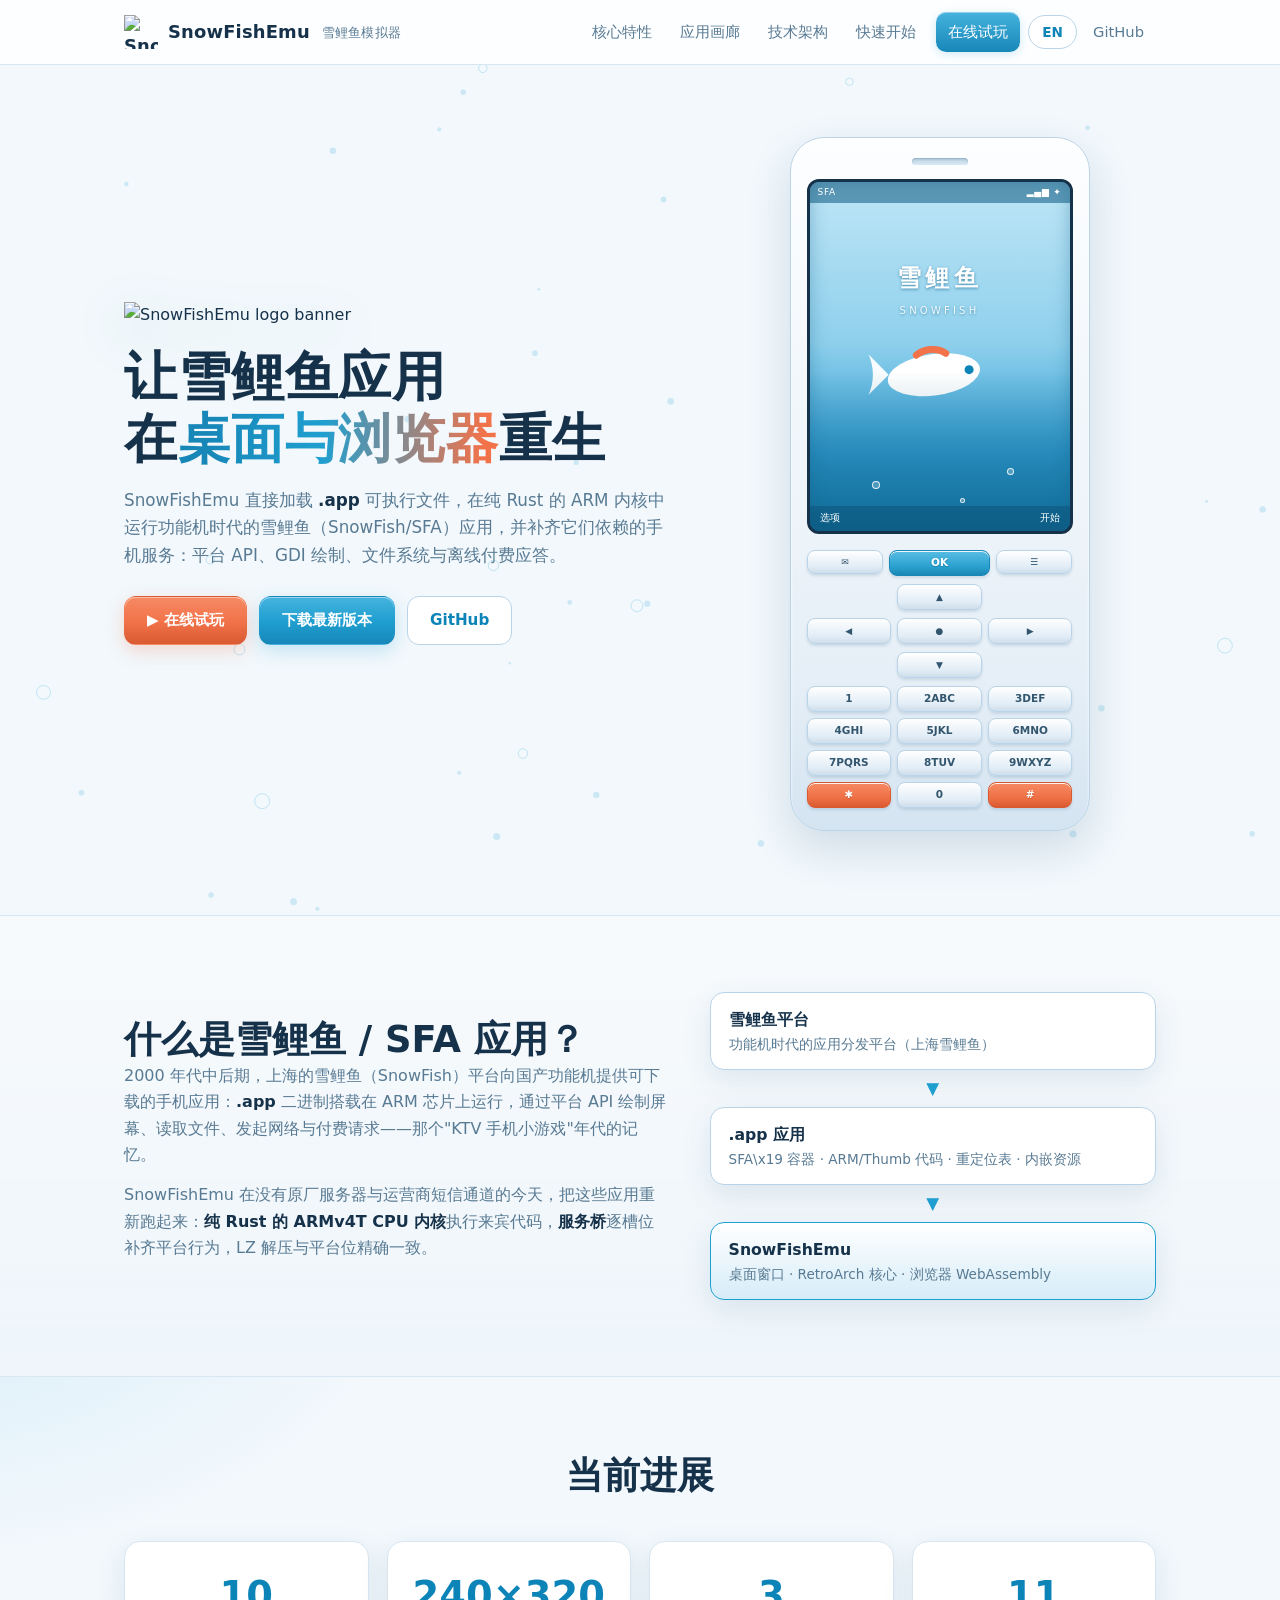
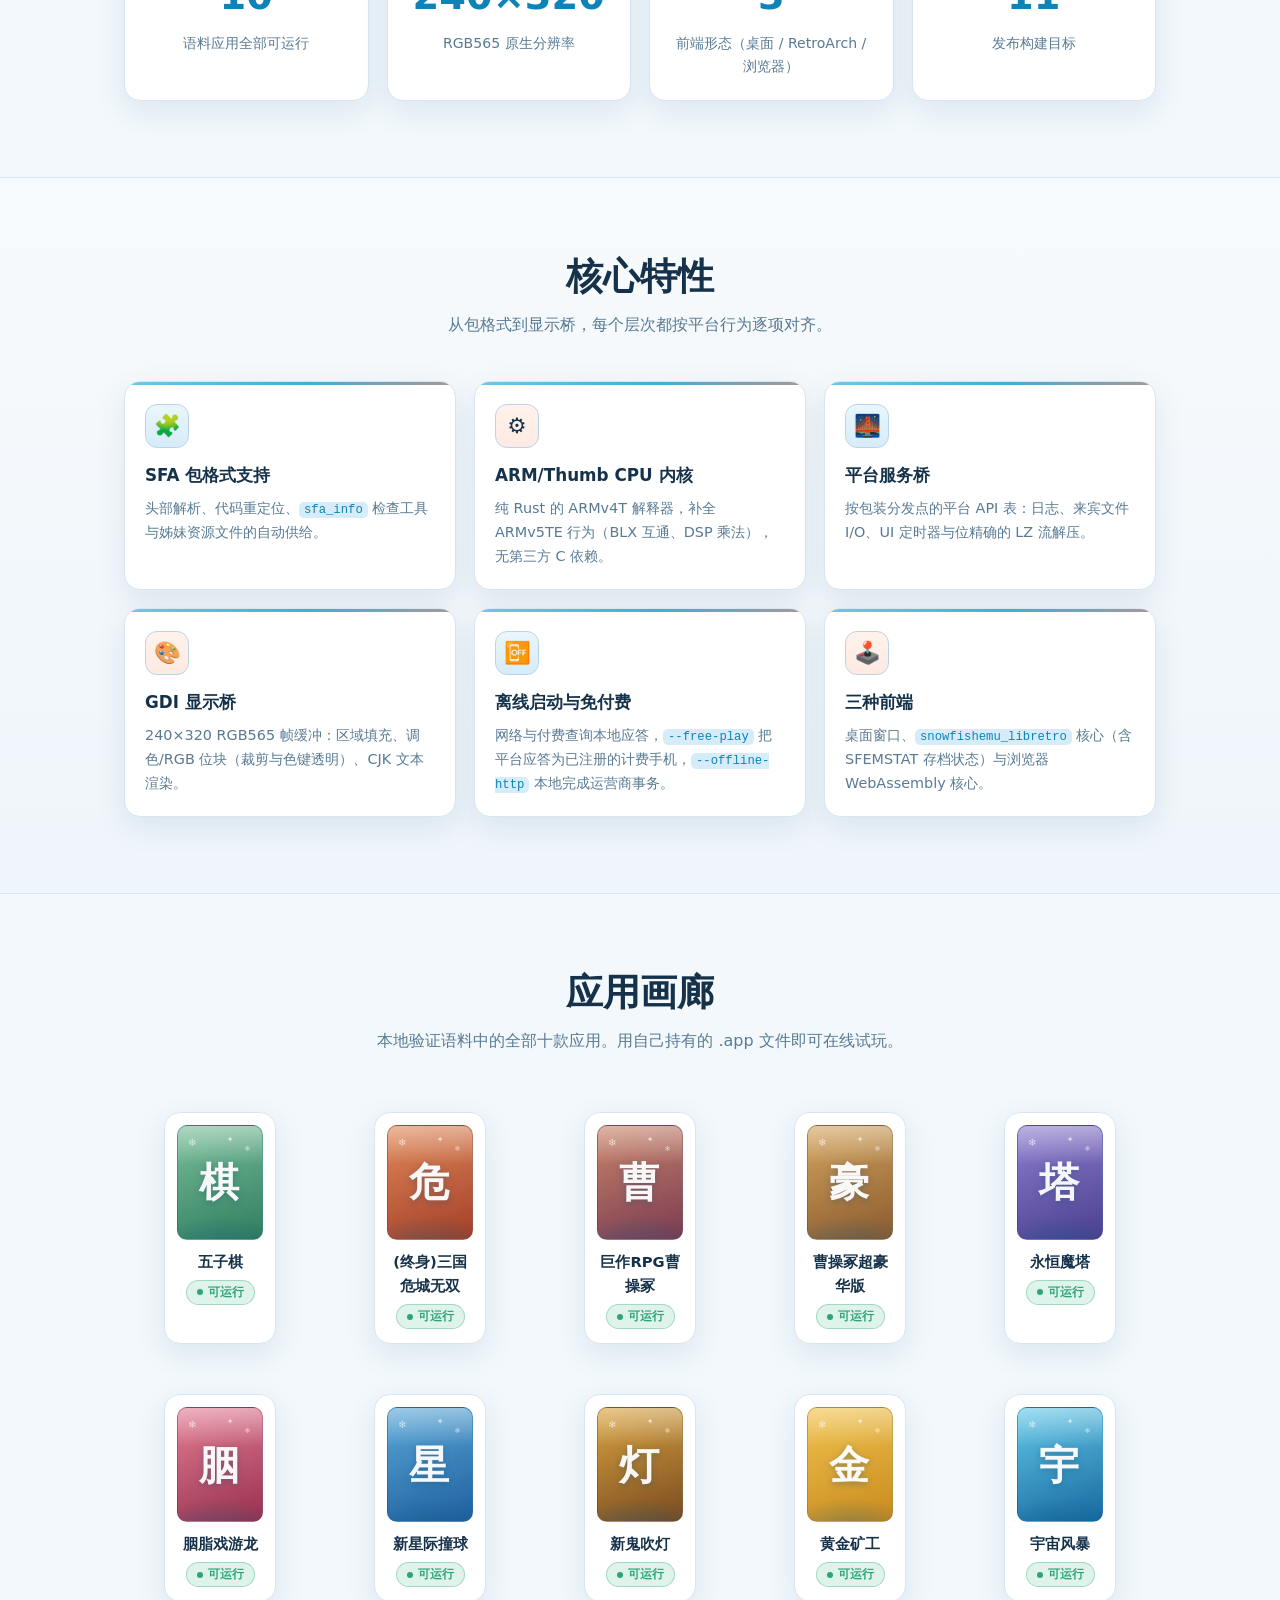
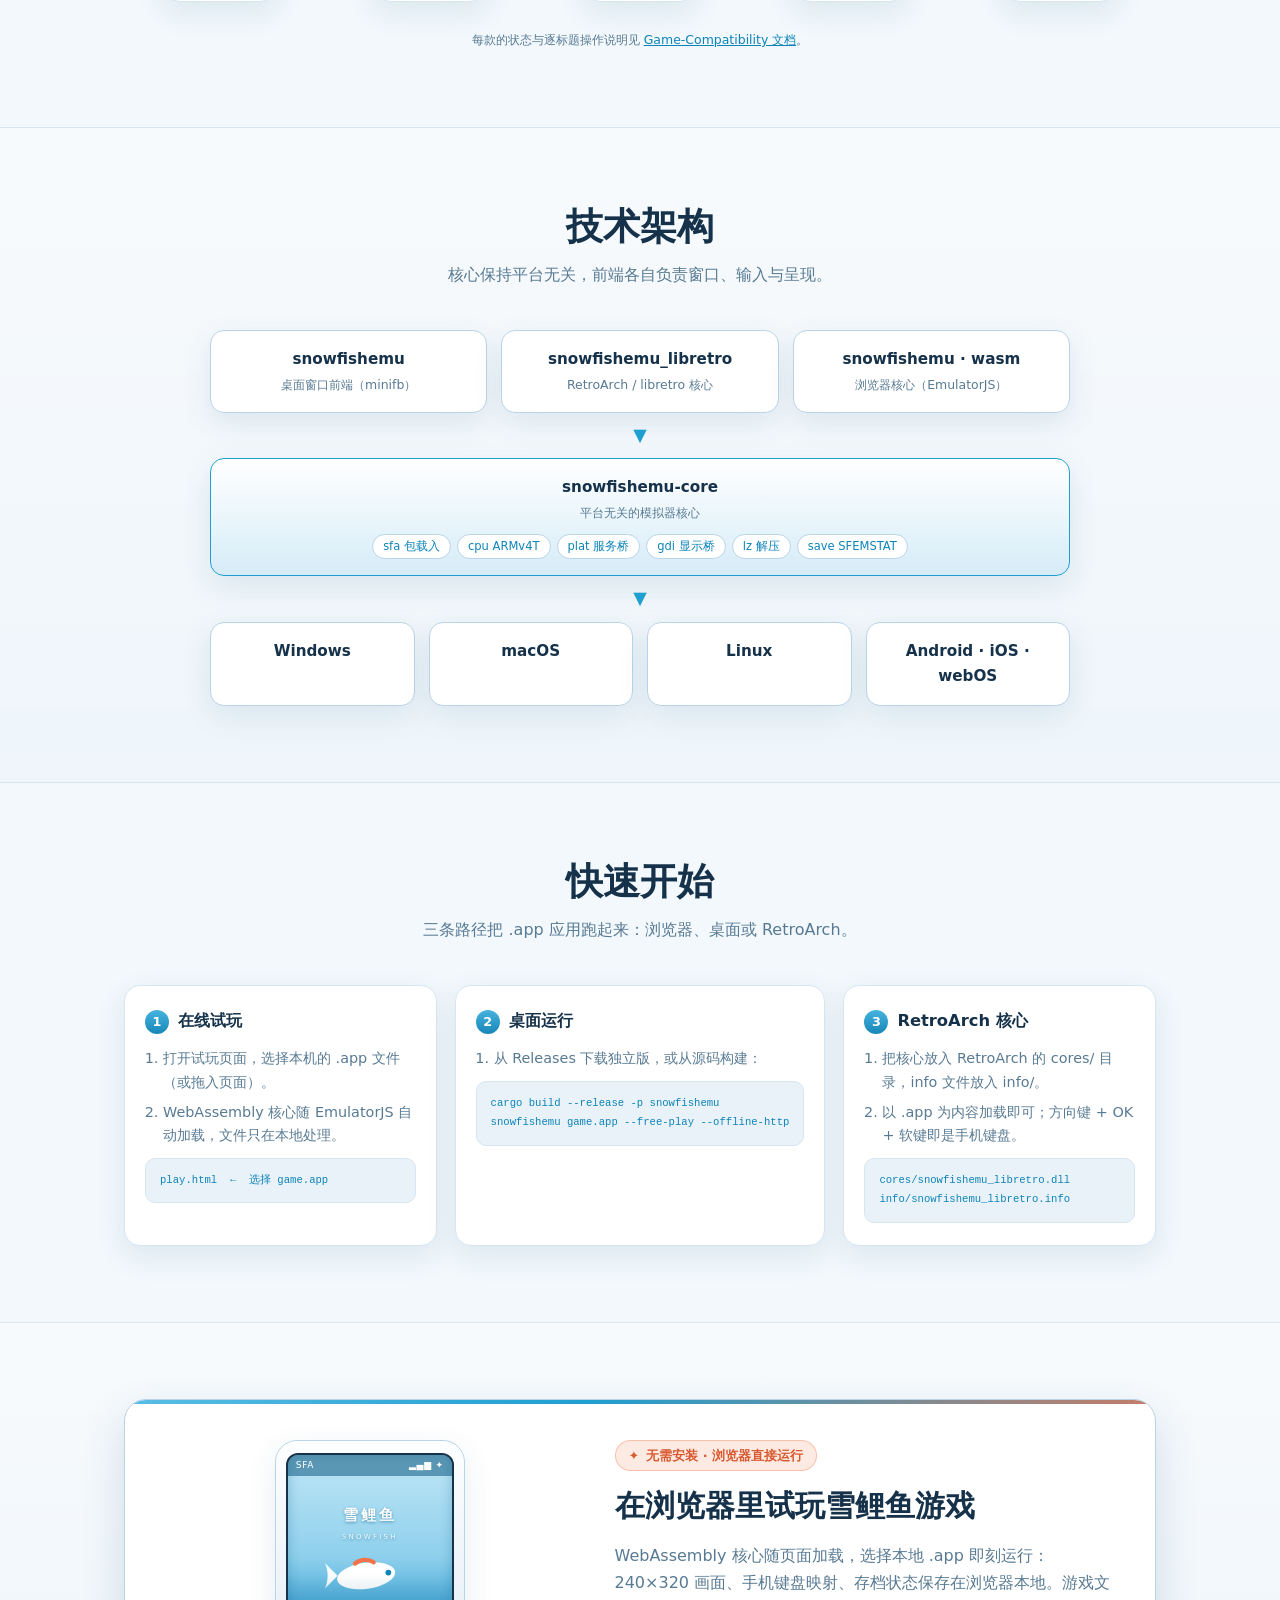
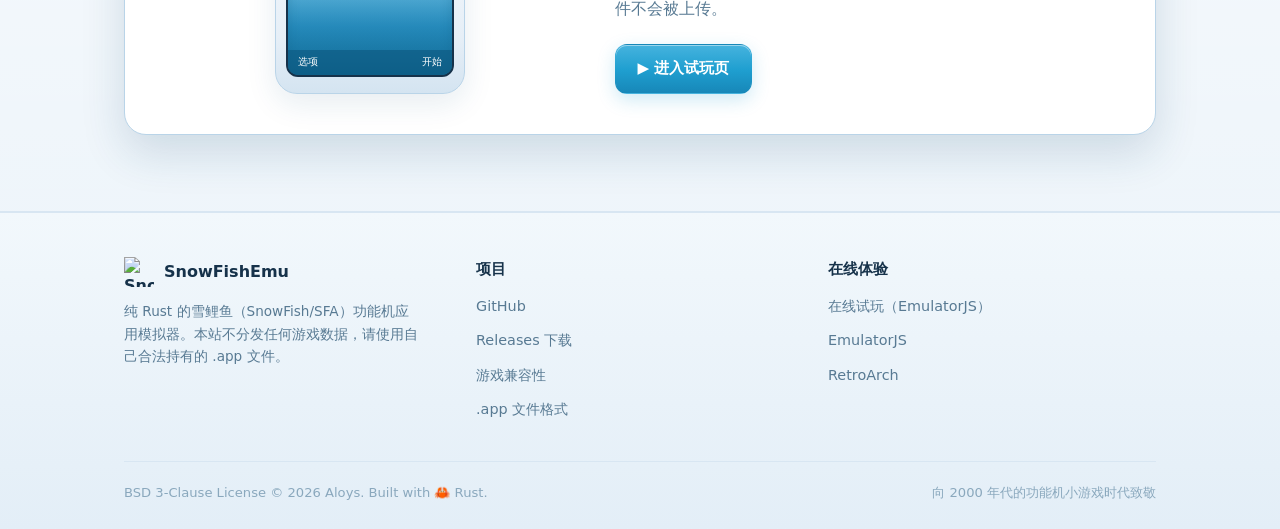
==== site/index.html @ 3e2da485 "feat: add the project site with EmulatorJS online play Add the ice-blue themed site (index page, Emu" ====
<!DOCTYPE html>
<html lang="zh-CN">
<head>
  <meta charset="UTF-8">
  <meta name="viewport" content="width=device-width, initial-scale=1.0">
  <meta name="description" content="SnowFishEmu 在桌面与浏览器中运行雪鲤鱼（SnowFish/SFA）功能机 .app 应用：纯 Rust ARM 内核、平台服务桥、RetroArch 核心与在线 WebAssembly 试玩。">
  <title>SnowFishEmu — 让雪鲤鱼应用在桌面与浏览器重生</title>
  <link rel="icon" type="image/png" href="res/logo.png">
  <link rel="stylesheet" href="css/style.css">
</head>
<body>

  <nav class="navbar" id="navbar">
    <div class="nav-inner">
      <a href="index.html" class="brand">
        <img src="res/logo.png" alt="SnowFishEmu logo" width="34" height="34">
        <span>SnowFishEmu</span>
        <span class="brand-tag">雪鲤鱼模拟器</span>
      </a>
      <button class="nav-burger" id="nav-burger" aria-label="Toggle navigation" aria-expanded="false">☰</button>
      <div class="nav-links" id="nav-links">
        <a href="#features" data-i18n="nav-features">核心特性</a>
        <a href="#gallery" data-i18n="nav-gallery">应用画廊</a>
        <a href="#architecture" data-i18n="nav-arch">技术架构</a>
        <a href="#quickstart" data-i18n="nav-quickstart">快速开始</a>
        <a href="play.html" class="nav-play" data-i18n="nav-play">在线试玩</a>
        <button id="lang-toggle" class="lang-toggle" aria-label="Switch language">EN</button>
        <a href="https://github.com/AloysHF/SnowFishEmu" target="_blank" rel="noopener">GitHub</a>
      </div>
    </div>
  </nav>

  <!-- ============================== hero ============================== -->

  <header class="hero" id="top">
    <canvas id="hero-canvas" aria-hidden="true"></canvas>
    <div class="container">
      <div class="hero-grid">
        <div class="hero-copy">
          <img class="hero-banner" src="res/logo-banner.png" alt="SnowFishEmu logo banner">
          <h1 data-i18n="hero-title">让雪鲤鱼应用<br>在<span class="accent">桌面与浏览器</span>重生</h1>
          <p class="lead" data-i18n="hero-lead">SnowFishEmu 直接加载 <strong>.app</strong> 可执行文件，在纯 Rust 的 ARM 内核中运行功能机时代的雪鲤鱼（SnowFish/SFA）应用，并补齐它们依赖的手机服务：平台 API、GDI 绘制、文件系统与离线付费应答。</p>
          <div class="cta-row">
            <a class="button carp" href="play.html" data-i18n="hero-play">▶ 在线试玩</a>
            <a class="button primary" href="https://github.com/AloysHF/SnowFishEmu/releases/latest" target="_blank" rel="noopener" data-i18n="hero-download">下载最新版本</a>
            <a class="button secondary" href="https://github.com/AloysHF/SnowFishEmu" target="_blank" rel="noopener">GitHub</a>
          </div>
        </div>
        <div class="phone-wrap">
          <div class="phone-shell">
            <div class="phone-earpiece"></div>
            <div class="phone-screen">
              <div class="screen-status"><span>SFA</span><span>▂▄▆ ✦</span></div>
              <div class="screen-title">
                <div class="cn">雪鲤鱼</div>
                <div class="en">SNOWFISH</div>
              </div>
              <svg class="screen-carp" viewBox="0 0 120 60" aria-hidden="true">
                <path d="M26 30 L10 14 C14.6 24 14.6 36.5 10 46 Z" fill="#ffffff" opacity="0.95"/>
                <ellipse cx="62" cy="30" rx="37" ry="16.5" fill="#ffffff" transform="rotate(-8 62 30)"/>
                <path d="M48 14.5c6.5-5.5 17-6 23.5-1.5" stroke="#f2734a" stroke-width="5.5" fill="none" stroke-linecap="round"/>
                <circle cx="90" cy="26" r="3.6" fill="#0d84b8"/>
              </svg>
              <div class="screen-sea"></div>
              <span class="screen-bubble b1"></span>
              <span class="screen-bubble b2"></span>
              <span class="screen-bubble b3"></span>
              <div class="screen-softkeys"><span data-i18n="phone-soft-left">选项</span><span data-i18n="phone-soft-right">开始</span></div>
            </div>
            <div class="phone-keypad">
              <div class="phone-softrow">
                <div class="key small">✉</div>
                <div class="key gel">OK</div>
                <div class="key small">☰</div>
              </div>
              <div class="phone-dpadrow">
                <div class="key dpad spacer"></div>
                <div class="key dpad">▲</div>
                <div class="key dpad spacer"></div>
              </div>
              <div class="phone-dpadrow">
                <div class="key dpad">◀</div>
                <div class="key dpad">●</div>
                <div class="key dpad">▶</div>
              </div>
              <div class="phone-dpadrow">
                <div class="key dpad spacer"></div>
                <div class="key dpad">▼</div>
                <div class="key dpad spacer"></div>
              </div>
              <div class="phone-keys">
                <div class="key">1</div><div class="key">2 <span>ABC</span></div><div class="key">3 <span>DEF</span></div>
                <div class="key">4 <span>GHI</span></div><div class="key">5 <span>JKL</span></div><div class="key">6 <span>MNO</span></div>
                <div class="key">7 <span>PQRS</span></div><div class="key">8 <span>TUV</span></div><div class="key">9 <span>WXYZ</span></div>
                <div class="key carp">✱</div><div class="key">0</div><div class="key carp">#</div>
              </div>
            </div>
          </div>
        </div>
      </div>
    </div>
  </header>

  <!-- ============================== about ============================= -->

  <section class="section section-alt" id="about">
    <div class="container">
      <div class="about-grid reveal">
        <div class="about-copy">
          <h2 class="section-title" data-i18n="about-title">什么是雪鲤鱼 / SFA 应用？</h2>
          <p data-i18n="about-p1">2000 年代中后期，上海的雪鲤鱼（SnowFish）平台向国产功能机提供可下载的手机应用：<strong>.app</strong> 二进制搭载在 ARM 芯片上运行，通过平台 API 绘制屏幕、读取文件、发起网络与付费请求——那个"KTV 手机小游戏"年代的记忆。</p>
          <p data-i18n="about-p2">SnowFishEmu 在没有原厂服务器与运营商短信通道的今天，把这些应用重新跑起来：<strong>纯 Rust 的 ARMv4T CPU 内核</strong>执行来宾代码，<strong>服务桥</strong>逐槽位补齐平台行为，LZ 解压与平台位精确一致。</p>
        </div>
        <div class="flow reveal">
          <div class="flow-node">
            <div class="flow-title" data-i18n="flow-1-title">雪鲤鱼平台</div>
            <div class="flow-sub" data-i18n="flow-1-sub">功能机时代的应用分发平台（上海雪鲤鱼）</div>
          </div>
          <div class="flow-arrow">▼</div>
          <div class="flow-node">
            <div class="flow-title">.app 应用</div>
            <div class="flow-sub" data-i18n="flow-2-sub">SFA\x19 容器 · ARM/Thumb 代码 · 重定位表 · 内嵌资源</div>
          </div>
          <div class="flow-arrow">▼</div>
          <div class="flow-node highlight">
            <div class="flow-title">SnowFishEmu</div>
            <div class="flow-sub" data-i18n="flow-3-sub">桌面窗口 · RetroArch 核心 · 浏览器 WebAssembly</div>
          </div>
        </div>
      </div>
    </div>
  </section>

  <!-- ============================== stats ============================= -->

  <section class="section" id="stats">
    <div class="container">
      <div class="section-head reveal">
        <h2 class="section-title" data-i18n="stats-title">当前进展</h2>
      </div>
      <div class="stats-grid reveal">
        <div class="stat-item">
          <div class="stat-number" data-count="10">0</div>
          <div class="stat-label" data-i18n="stat-1">语料应用全部可运行</div>
        </div>
        <div class="stat-item">
          <div class="stat-number" data-count="240" data-suffix="×320">0</div>
          <div class="stat-label" data-i18n="stat-2">RGB565 原生分辨率</div>
        </div>
        <div class="stat-item">
          <div class="stat-number" data-count="3">0</div>
          <div class="stat-label" data-i18n="stat-3">前端形态（桌面 / RetroArch / 浏览器）</div>
        </div>
        <div class="stat-item">
          <div class="stat-number" data-count="11">0</div>
          <div class="stat-label" data-i18n="stat-4">发布构建目标</div>
        </div>
      </div>
    </div>
  </section>

  <!-- ============================ features ============================ -->

  <section class="section section-alt" id="features">
    <div class="container">
      <div class="section-head reveal">
        <h2 class="section-title" data-i18n="features-title">核心特性</h2>
        <p class="section-desc" data-i18n="features-desc">从包格式到显示桥，每个层次都按平台行为逐项对齐。</p>
      </div>
      <div class="features-grid">
        <div class="feature-card reveal">
          <div class="feature-icon">🧩</div>
          <h3 data-i18n="feat-1-title">SFA 包格式支持</h3>
          <p data-i18n="feat-1-desc">头部解析、代码重定位、<code>sfa_info</code> 检查工具与姊妹资源文件的自动供给。</p>
        </div>
        <div class="feature-card reveal">
          <div class="feature-icon">⚙️</div>
          <h3 data-i18n="feat-2-title">ARM/Thumb CPU 内核</h3>
          <p data-i18n="feat-2-desc">纯 Rust 的 ARMv4T 解释器，补全 ARMv5TE 行为（BLX 互通、DSP 乘法），无第三方 C 依赖。</p>
        </div>
        <div class="feature-card reveal">
          <div class="feature-icon">🌉</div>
          <h3 data-i18n="feat-3-title">平台服务桥</h3>
          <p data-i18n="feat-3-desc">按包装分发点的平台 API 表：日志、来宾文件 I/O、UI 定时器与位精确的 LZ 流解压。</p>
        </div>
        <div class="feature-card reveal">
          <div class="feature-icon">🎨</div>
          <h3 data-i18n="feat-4-title">GDI 显示桥</h3>
          <p data-i18n="feat-4-desc">240×320 RGB565 帧缓冲：区域填充、调色/RGB 位块（裁剪与色键透明）、CJK 文本渲染。</p>
        </div>
        <div class="feature-card reveal">
          <div class="feature-icon">📴</div>
          <h3 data-i18n="feat-5-title">离线启动与免付费</h3>
          <p data-i18n="feat-5-desc">网络与付费查询本地应答，<code>--free-play</code> 把平台应答为已注册的计费手机，<code>--offline-http</code> 本地完成运营商事务。</p>
        </div>
        <div class="feature-card reveal">
          <div class="feature-icon">🕹️</div>
          <h3 data-i18n="feat-6-title">三种前端</h3>
          <p data-i18n="feat-6-desc">桌面窗口、<code>snowfishemu_libretro</code> 核心（含 SFEMSTAT 存档状态）与浏览器 WebAssembly 核心。</p>
        </div>
      </div>
    </div>
  </section>

  <!-- ============================ gallery ============================= -->

  <section class="section" id="gallery">
    <div class="container">
      <div class="section-head reveal">
        <h2 class="section-title" data-i18n="gallery-title">应用画廊</h2>
        <p class="section-desc" data-i18n="gallery-desc">本地验证语料中的全部十款应用。用自己持有的 .app 文件即可在线试玩。</p>
      </div>
      <div class="gallery-grid reveal" id="gallery-grid"></div>
      <p class="gallery-note"><span data-i18n="gallery-note">每款的状态与逐标题操作说明见</span> <a href="https://github.com/AloysHF/SnowFishEmu/blob/master/docs/Game-Compatibility.md" target="_blank" rel="noopener">Game-Compatibility 文档</a>。</p>
    </div>
  </section>

  <!-- ========================== architecture ========================== -->

  <section class="section section-alt" id="architecture">
    <div class="container">
      <div class="section-head reveal">
        <h2 class="section-title" data-i18n="arch-title">技术架构</h2>
        <p class="section-desc" data-i18n="arch-desc">核心保持平台无关，前端各自负责窗口、输入与呈现。</p>
      </div>
      <div class="arch reveal">
        <div class="arch-row">
          <div class="arch-box">
            <div class="arch-title">snowfishemu</div>
            <div class="arch-sub" data-i18n="arch-f1">桌面窗口前端（minifb）</div>
          </div>
          <div class="arch-box">
            <div class="arch-title">snowfishemu_libretro</div>
            <div class="arch-sub" data-i18n="arch-f2">RetroArch / libretro 核心</div>
          </div>
          <div class="arch-box">
            <div class="arch-title">snowfishemu · wasm</div>
            <div class="arch-sub" data-i18n="arch-f3">浏览器核心（EmulatorJS）</div>
          </div>
        </div>
        <div class="arch-arrow">▼</div>
        <div class="arch-box core">
          <div class="arch-title">snowfishemu-core</div>
          <div class="arch-sub" data-i18n="arch-core-sub">平台无关的模拟器核心</div>
          <div class="chip-row">
            <span class="chip" data-i18n="chip-sfa">sfa 包载入</span>
            <span class="chip">cpu ARMv4T</span>
            <span class="chip" data-i18n="chip-plat">plat 服务桥</span>
            <span class="chip" data-i18n="chip-gdi">gdi 显示桥</span>
            <span class="chip" data-i18n="chip-lz">lz 解压</span>
            <span class="chip">save SFEMSTAT</span>
          </div>
        </div>
        <div class="arch-arrow">▼</div>
        <div class="arch-row wide">
          <div class="arch-box"><div class="arch-title">Windows</div></div>
          <div class="arch-box"><div class="arch-title">macOS</div></div>
          <div class="arch-box"><div class="arch-title">Linux</div></div>
          <div class="arch-box"><div class="arch-title">Android · iOS · webOS</div></div>
        </div>
      </div>
    </div>
  </section>

  <!-- =========================== quickstart =========================== -->

  <section class="section" id="quickstart">
    <div class="container">
      <div class="section-head reveal">
        <h2 class="section-title" data-i18n="qs-title">快速开始</h2>
        <p class="section-desc" data-i18n="qs-desc">三条路径把 .app 应用跑起来：浏览器、桌面或 RetroArch。</p>
      </div>
      <div class="qs-grid">
        <div class="qs-card reveal">
          <h3><span class="qs-num">1</span><span data-i18n="qs-1-title">在线试玩</span></h3>
          <ol>
            <li data-i18n="qs-1-step1">打开试玩页面，选择本机的 .app 文件（或拖入页面）。</li>
            <li data-i18n="qs-1-step2">WebAssembly 核心随 EmulatorJS 自动加载，文件只在本地处理。</li>
          </ol>
          <pre><code>play.html  ←  选择 game.app</code></pre>
        </div>
        <div class="qs-card reveal">
          <h3><span class="qs-num">2</span><span data-i18n="qs-2-title">桌面运行</span></h3>
          <ol>
            <li data-i18n="qs-2-step1">从 Releases 下载独立版，或从源码构建：</li>
          </ol>
          <pre><code>cargo build --release -p snowfishemu
snowfishemu game.app --free-play --offline-http</code></pre>
        </div>
        <div class="qs-card reveal">
          <h3><span class="qs-num">3</span><span data-i18n="qs-3-title">RetroArch 核心</span></h3>
          <ol>
            <li data-i18n="qs-3-step1">把核心放入 RetroArch 的 cores/ 目录，info 文件放入 info/。</li>
            <li data-i18n="qs-3-step2">以 .app 为内容加载即可；方向键 + OK + 软键即是手机键盘。</li>
          </ol>
          <pre><code>cores/snowfishemu_libretro.dll
info/snowfishemu_libretro.info</code></pre>
        </div>
      </div>
    </div>
  </section>

  <!-- ========================== online play =========================== -->

  <section class="section section-alt" id="play">
    <div class="container">
      <div class="play-cta reveal">
        <div class="cta-visual">
          <div class="cta-phone">
            <div class="phone-screen">
              <div class="screen-status"><span>SFA</span><span>▂▄▆ ✦</span></div>
              <div class="screen-title">
                <div class="cn">雪鲤鱼</div>
                <div class="en">SNOWFISH</div>
              </div>
              <svg class="screen-carp" viewBox="0 0 120 60" aria-hidden="true">
                <path d="M26 30 L10 14 C14.6 24 14.6 36.5 10 46 Z" fill="#ffffff" opacity="0.95"/>
                <ellipse cx="62" cy="30" rx="37" ry="16.5" fill="#ffffff" transform="rotate(-8 62 30)"/>
                <path d="M48 14.5c6.5-5.5 17-6 23.5-1.5" stroke="#f2734a" stroke-width="5.5" fill="none" stroke-linecap="round"/>
                <circle cx="90" cy="26" r="3.6" fill="#0d84b8"/>
              </svg>
              <div class="screen-sea"></div>
              <div class="screen-softkeys"><span data-i18n="phone-soft-left">选项</span><span data-i18n="phone-soft-right">开始</span></div>
            </div>
          </div>
        </div>
        <div class="cta-copy">
          <span class="cta-badge">✦ <span data-i18n="cta-badge">无需安装 · 浏览器直接运行</span></span>
          <h3 data-i18n="cta-title">在浏览器里试玩雪鲤鱼游戏</h3>
          <p data-i18n="cta-desc">WebAssembly 核心随页面加载，选择本地 .app 即刻运行：240×320 画面、手机键盘映射、存档状态保存在浏览器本地。游戏文件不会被上传。</p>
          <a class="button primary" href="play.html" data-i18n="cta-button">▶ 进入试玩页</a>
        </div>
      </div>
    </div>
  </section>

  <!-- ============================= footer ============================= -->

  <footer class="footer">
    <div class="container">
      <div class="footer-grid">
        <div>
          <div class="footer-brand">
            <img src="res/logo.png" alt="SnowFishEmu logo">
            <span>SnowFishEmu</span>
          </div>
          <p class="footer-blurb" data-i18n="footer-blurb">纯 Rust 的雪鲤鱼（SnowFish/SFA）功能机应用模拟器。本站不分发任何游戏数据，请使用自己合法持有的 .app 文件。</p>
        </div>
        <div>
          <h4 data-i18n="footer-project">项目</h4>
          <ul>
            <li><a href="https://github.com/AloysHF/SnowFishEmu" target="_blank" rel="noopener">GitHub</a></li>
            <li><a href="https://github.com/AloysHF/SnowFishEmu/releases" target="_blank" rel="noopener" data-i18n="footer-releases">Releases 下载</a></li>
            <li><a href="https://github.com/AloysHF/SnowFishEmu/blob/master/docs/Game-Compatibility.md" target="_blank" rel="noopener" data-i18n="footer-compat">游戏兼容性</a></li>
            <li><a href="https://github.com/AloysHF/SnowFishEmu/blob/master/docs/Game-File-Formats.md" target="_blank" rel="noopener" data-i18n="footer-formats">.app 文件格式</a></li>
          </ul>
        </div>
        <div>
          <h4 data-i18n="footer-online">在线体验</h4>
          <ul>
            <li><a href="play.html" data-i18n="footer-play">在线试玩（EmulatorJS）</a></li>
            <li><a href="https://emulatorjs.org" target="_blank" rel="noopener">EmulatorJS</a></li>
            <li><a href="https://www.retroarch.com" target="_blank" rel="noopener">RetroArch</a></li>
          </ul>
        </div>
      </div>
      <div class="footer-bottom">
        <span data-i18n="footer-license">BSD 3-Clause License © 2026 Aloys. Built with 🦀 Rust.</span>
        <span data-i18n="footer-era">向 2000 年代的功能机小游戏时代致敬</span>
      </div>
    </div>
  </footer>

  <script src="js/main.js"></script>
</body>
</html>
---- site/css/style.css ----
/*
 * SnowFishEmu site — ice-blue crystal theme.
 *
 * The only light theme in the product line: ice-white surfaces, aqua
 * "gel" buttons in the mid-2000s feature-phone spirit, a coral carp
 * accent, and a CSS feature-phone mockup instead of a dark canvas.
 */

:root {
  --bg: #f2f8fc;
  --bg-alt: #e9f2f9;
  --panel: #ffffff;
  --panel-border: #d8e6f2;
  --panel-border-strong: #b9d4e8;
  --text: #16324a;
  --muted: #587a93;
  --faint: #8aa8bd;
  --aqua: #1f9fd0;
  --aqua-deep: #0d84b8;
  --aqua-soft: #d6ecf8;
  --aqua-glow: rgba(31, 159, 208, 0.22);
  --carp: #f2734a;
  --carp-deep: #d95a31;
  --carp-soft: #fdeae2;
  --jade: #2fa47a;
  --jade-soft: #def3ea;
  --radius: 16px;
  --max: 1080px;
  --shadow-soft: 0 10px 30px rgba(23, 76, 115, 0.10);
  --shadow-lift: 0 18px 44px rgba(23, 76, 115, 0.16);
}

* { box-sizing: border-box; }

html { scroll-behavior: smooth; }

body {
  margin: 0;
  font-family: "Segoe UI", "PingFang SC", "Hiragino Sans GB", "Microsoft YaHei", system-ui, sans-serif;
  color: var(--text);
  background:
    radial-gradient(900px 480px at 88% -8%, rgba(31, 159, 208, 0.14), transparent 60%),
    radial-gradient(720px 420px at -6% 24%, rgba(214, 236, 248, 0.9), transparent 65%),
    var(--bg);
  line-height: 1.65;
}

img { max-width: 100%; }

.container { max-width: var(--max); margin: 0 auto; padding: 0 24px; }

.section { padding: 76px 0; }
.section-alt {
  background:
    linear-gradient(180deg, rgba(255, 255, 255, 0.65), rgba(255, 255, 255, 0.25)),
    var(--bg-alt);
  border-top: 1px solid var(--panel-border);
  border-bottom: 1px solid var(--panel-border);
}

.section-head { max-width: 720px; margin: 0 auto 42px; text-align: center; }
.section-head .eyebrow { margin-bottom: 10px; }

h2.section-title { font-size: clamp(1.7rem, 3.4vw, 2.3rem); line-height: 1.25; margin: 0; }
.section-desc { color: var(--muted); margin: 12px 0 0; }

/* ---------------------------------------------------------------- nav */

.navbar {
  position: sticky;
  top: 0;
  z-index: 50;
  background: rgba(255, 255, 255, 0.82);
  backdrop-filter: blur(12px);
  -webkit-backdrop-filter: blur(12px);
  border-bottom: 1px solid var(--panel-border);
}

.nav-inner {
  display: flex;
  align-items: center;
  gap: 22px;
  max-width: var(--max);
  margin: 0 auto;
  padding: 12px 24px;
}

.brand {
  display: flex;
  align-items: center;
  gap: 10px;
  font-weight: 800;
  font-size: 1.12rem;
  letter-spacing: 0.01em;
  color: var(--text);
  text-decoration: none;
}
.brand img { width: 34px; height: 34px; }
.brand .brand-tag { color: var(--muted); font-weight: 500; font-size: 0.8rem; margin-left: 2px; }

.nav-links {
  display: flex;
  align-items: center;
  gap: 4px;
  margin-left: auto;
}
.nav-links a {
  color: var(--muted);
  text-decoration: none;
  font-size: 0.92rem;
  padding: 8px 12px;
  border-radius: 10px;
  transition: color 0.15s, background 0.15s;
}
.nav-links a:hover { color: var(--aqua-deep); background: var(--aqua-soft); }
.nav-links a.nav-play {
  color: #ffffff;
  background: linear-gradient(180deg, #46b3de, #1787b8);
  box-shadow: inset 0 1px 0 rgba(255, 255, 255, 0.4), 0 2px 8px var(--aqua-glow);
  margin: 0 4px;
}
.nav-links a.nav-play:hover { color: #ffffff; background: linear-gradient(180deg, #3aa8d6, #0d84b8); }

.lang-toggle {
  font: inherit;
  font-size: 0.85rem;
  font-weight: 600;
  color: var(--aqua-deep);
  background: var(--panel);
  border: 1px solid var(--panel-border-strong);
  border-radius: 999px;
  padding: 5px 13px;
  cursor: pointer;
  transition: border-color 0.15s, background 0.15s;
}
.lang-toggle:hover { border-color: var(--aqua); background: var(--aqua-soft); }

.nav-burger {
  display: none;
  font: inherit;
  font-size: 1.4rem;
  line-height: 1;
  color: var(--text);
  background: transparent;
  border: 1px solid var(--panel-border-strong);
  border-radius: 10px;
  padding: 6px 10px;
  cursor: pointer;
}

/* --------------------------------------------------------------- hero */

.hero { padding: 72px 0 84px; position: relative; overflow: hidden; }
#hero-canvas {
  position: absolute;
  inset: 0;
  width: 100%;
  height: 100%;
  pointer-events: none;
}
.hero .container { position: relative; }

.hero-grid {
  display: grid;
  grid-template-columns: 1.12fr 0.88fr;
  gap: 48px;
  align-items: center;
}

.hero-banner {
  display: block;
  width: min(440px, 92%);
  margin: 4px 0 18px;
  filter: drop-shadow(0 14px 26px rgba(23, 76, 115, 0.20));
}

.hero h1 {
  font-size: clamp(2.1rem, 5vw, 3.3rem);
  line-height: 1.18;
  margin: 18px 0 16px;
  letter-spacing: 0.01em;
}
.hero h1 .accent {
  background: linear-gradient(92deg, #1787b8 10%, #1f9fd0 45%, #f2734a 95%);
  -webkit-background-clip: text;
  background-clip: text;
  color: transparent;
}

.hero .lead { color: var(--muted); font-size: 1.05rem; max-width: 56ch; margin: 0 0 26px; }
.hero .lead strong { color: var(--text); }

.button {
  display: inline-flex;
  align-items: center;
  gap: 8px;
  padding: 11px 22px;
  font-size: 0.95rem;
  font-weight: 600;
  text-decoration: none;
  border-radius: 12px;
  border: 1px solid transparent;
  cursor: pointer;
  transition: transform 0.15s, box-shadow 0.15s, background 0.15s;
}
.button:hover { transform: translateY(-2px); }

.button.primary {
  color: #ffffff;
  background: linear-gradient(180deg, #46b3de 0%, #1f9fd0 52%, #1787b8 100%);
  box-shadow: inset 0 1px 0 rgba(255, 255, 255, 0.45), 0 6px 18px var(--aqua-glow);
}
.button.primary:hover { box-shadow: inset 0 1px 0 rgba(255, 255, 255, 0.45), 0 10px 24px var(--aqua-glow); }

.button.carp {
  color: #ffffff;
  background: linear-gradient(180deg, #f68a63 0%, #f2734a 52%, #d95a31 100%);
  box-shadow: inset 0 1px 0 rgba(255, 255, 255, 0.45), 0 6px 18px rgba(242, 115, 74, 0.25);
}

.button.secondary {
  color: var(--aqua-deep);
  background: var(--panel);
  border-color: var(--panel-border-strong);
}
.button.secondary:hover { border-color: var(--aqua); background: var(--aqua-soft); }

.cta-row { display: flex; flex-wrap: wrap; gap: 12px; margin-bottom: 26px; }

/* CSS feature-phone mockup (original art, no game assets) */
.phone-wrap { display: flex; justify-content: center; }

.phone-shell {
  position: relative;
  width: 300px;
  padding: 18px 16px 22px;
  background: linear-gradient(180deg, #fdfeff, #e6eff7 78%, #d4e4f1);
  border: 1px solid var(--panel-border-strong);
  border-radius: 34px;
  box-shadow:
    inset 0 2px 3px rgba(255, 255, 255, 0.9),
    var(--shadow-lift);
}

.phone-earpiece {
  width: 56px;
  height: 7px;
  margin: 2px auto 14px;
  border-radius: 999px;
  background: linear-gradient(180deg, #b7cede, #dcebf7);
  box-shadow: inset 0 1px 2px rgba(23, 76, 115, 0.25);
}

.phone-screen {
  position: relative;
  aspect-ratio: 3 / 4;
  border-radius: 12px;
  overflow: hidden;
  background: linear-gradient(180deg, #bfe6f7 0%, #8fd0ec 46%, #2f9fd4 78%, #1787b8 100%);
  border: 3px solid #16324a;
  box-shadow: inset 0 0 18px rgba(13, 90, 130, 0.35);
}

/* Original in-screen scene: sky, sea, carp, bubbles */
.screen-status {
  position: absolute;
  top: 0;
  left: 0;
  right: 0;
  display: flex;
  justify-content: space-between;
  font-size: 9px;
  letter-spacing: 0.08em;
  color: #ffffff;
  background: rgba(13, 90, 130, 0.55);
  padding: 3px 8px;
}

.screen-sea {
  position: absolute;
  left: 0;
  right: 0;
  bottom: 0;
  height: 46%;
  background: linear-gradient(180deg, rgba(31, 159, 208, 0) 0%, rgba(13, 84, 122, 0.55) 100%);
}

.screen-carp { position: absolute; left: 18%; bottom: 34%; width: 58%; animation: swim 7s ease-in-out infinite; }
@keyframes swim {
  0%, 100% { transform: translate(0, 0) rotate(0deg); }
  35% { transform: translate(14px, -8px) rotate(-4deg); }
  70% { transform: translate(-8px, 4px) rotate(3deg); }
}

.screen-bubble {
  position: absolute;
  border-radius: 50%;
  border: 1px solid rgba(255, 255, 255, 0.85);
  background: rgba(255, 255, 255, 0.22);
  animation: rise 6s linear infinite;
}
.screen-bubble.b1 { width: 8px; height: 8px; left: 24%; bottom: 12%; animation-delay: 0s; }
.screen-bubble.b2 { width: 5px; height: 5px; left: 58%; bottom: 8%; animation-delay: 2.2s; }
.screen-bubble.b3 { width: 7px; height: 7px; left: 76%; bottom: 16%; animation-delay: 3.6s; }
@keyframes rise {
  0% { transform: translateY(0); opacity: 0; }
  12% { opacity: 1; }
  100% { transform: translateY(-150px); opacity: 0; }
}

.screen-title {
  position: absolute;
  top: 22%;
  width: 100%;
  text-align: center;
  color: #ffffff;
  text-shadow: 0 1px 3px rgba(13, 90, 130, 0.6);
}
.screen-title .cn { font-size: 24px; font-weight: 800; letter-spacing: 0.18em; }
.screen-title .en { font-size: 10px; letter-spacing: 0.32em; opacity: 0.9; margin-top: 4px; }

.screen-softkeys {
  position: absolute;
  bottom: 0;
  left: 0;
  right: 0;
  display: flex;
  justify-content: space-between;
  font-size: 10px;
  color: #ffffff;
  background: rgba(13, 90, 130, 0.65);
  padding: 4px 10px;
}

.phone-keypad { margin-top: 16px; }
.phone-softrow {
  display: grid;
  grid-template-columns: 1fr 1.3fr 1fr;
  gap: 6px;
  margin-bottom: 8px;
}
.phone-dpadrow {
  display: grid;
  grid-template-columns: 1fr 1fr 1fr;
  gap: 6px;
  margin-bottom: 8px;
}
.phone-keys {
  display: grid;
  grid-template-columns: repeat(3, 1fr);
  gap: 6px;
}

.key {
  display: flex;
  align-items: center;
  justify-content: center;
  height: 26px;
  font-size: 10.5px;
  font-weight: 600;
  color: #33566f;
  background: linear-gradient(180deg, #ffffff 0%, #e2edf6 70%, #cfdeeb 100%);
  border: 1px solid var(--panel-border-strong);
  border-radius: 8px;
  box-shadow: inset 0 1px 0 rgba(255, 255, 255, 0.9), 0 2px 3px rgba(23, 76, 115, 0.14);
}
.key.small { height: 24px; font-size: 9px; }
.key.gel {
  color: #ffffff;
  background: linear-gradient(180deg, #59bde4 0%, #2aa1cf 65%, #1a86b5 100%);
  border-color: #1787b8;
  text-shadow: 0 1px 1px rgba(13, 90, 130, 0.4);
}
.key.carp {
  color: #ffffff;
  background: linear-gradient(180deg, #f68a63 0%, #ef6f44 65%, #d95a31 100%);
  border-color: #d95a31;
  text-shadow: 0 1px 1px rgba(150, 60, 20, 0.4);
}
.key.dpad { font-size: 9px; }
.key.spacer { background: transparent; border: none; box-shadow: none; }

/* ------------------------------------------------------------ about */

.about-grid {
  display: grid;
  grid-template-columns: 1.1fr 0.9fr;
  gap: 40px;
  align-items: center;
}
.about-copy h3 { font-size: 1.3rem; margin: 0 0 10px; }
.about-copy p { color: var(--muted); margin: 0 0 14px; }
.about-copy p strong { color: var(--text); }

.flow { display: flex; flex-direction: column; gap: 10px; }
.flow-node {
  background: var(--panel);
  border: 1px solid var(--panel-border-strong);
  border-radius: 14px;
  padding: 14px 18px;
  box-shadow: var(--shadow-soft);
}
.flow-node .flow-title { font-weight: 700; font-size: 0.98rem; }
.flow-node .flow-sub { color: var(--muted); font-size: 0.85rem; }
.flow-arrow { text-align: center; color: var(--aqua); font-size: 1.05rem; line-height: 1; }
.flow-node.highlight { border-color: var(--aqua); background: linear-gradient(180deg, #ffffff, var(--aqua-soft)); }

/* ------------------------------------------------------------ stats */

.stats-grid {
  display: grid;
  grid-template-columns: repeat(4, 1fr);
  gap: 18px;
}
.stat-item {
  background: var(--panel);
  border: 1px solid var(--panel-border);
  border-radius: var(--radius);
  padding: 22px 18px;
  text-align: center;
  box-shadow: var(--shadow-soft);
}
.stat-number {
  font-size: clamp(1.7rem, 3.2vw, 2.4rem);
  font-weight: 800;
  color: var(--aqua-deep);
  font-variant-numeric: tabular-nums;
}
.stat-label { color: var(--muted); font-size: 0.88rem; margin-top: 4px; }

/* ---------------------------------------------------------- features */

.features-grid {
  display: grid;
  grid-template-columns: repeat(3, 1fr);
  gap: 18px;
}
.feature-card {
  position: relative;
  background: var(--panel);
  border: 1px solid var(--panel-border);
  border-radius: var(--radius);
  padding: 22px 20px 20px;
  box-shadow: var(--shadow-soft);
  transition: transform 0.18s, box-shadow 0.18s, border-color 0.18s;
  overflow: hidden;
}
/* Gloss strip along the card top, in the spirit of the era's aqua UI */
.feature-card::before {
  content: "";
  position: absolute;
  top: 0;
  left: 0;
  right: 0;
  height: 3px;
  background: linear-gradient(90deg, #59bde4, #1f9fd0 55%, #f2734a 130%);
  opacity: 0.85;
}
.feature-card:hover {
  transform: translateY(-3px);
  box-shadow: var(--shadow-lift);
  border-color: var(--panel-border-strong);
}
.feature-icon {
  width: 44px;
  height: 44px;
  display: flex;
  align-items: center;
  justify-content: center;
  font-size: 1.35rem;
  border-radius: 12px;
  background: linear-gradient(180deg, #eaf6fc, var(--aqua-soft));
  border: 1px solid var(--panel-border-strong);
  margin-bottom: 14px;
}
.feature-card:nth-child(even) .feature-icon {
  background: linear-gradient(180deg, #fff2ec, var(--carp-soft));
}
.feature-card h3 { margin: 0 0 8px; font-size: 1.05rem; }
.feature-card p { margin: 0; color: var(--muted); font-size: 0.9rem; }
.feature-card code {
  font-size: 0.85em;
  color: var(--aqua-deep);
  background: var(--aqua-soft);
  padding: 1px 5px;
  border-radius: 5px;
}

/* ---------------------------------------------------------- gallery */

.gallery-grid {
  display: grid;
  grid-template-columns: repeat(5, 1fr);
  gap: 18px;
}
.gallery-card {
  background: var(--panel);
  border: 1px solid var(--panel-border);
  border-radius: var(--radius);
  padding: 12px 12px 14px;
  box-shadow: var(--shadow-soft);
  transition: transform 0.18s, box-shadow 0.18s;
}
.gallery-card:hover { transform: translateY(-3px); box-shadow: var(--shadow-lift); }

.gallery-tile {
  position: relative;
  aspect-ratio: 3 / 4;
  border-radius: 10px;
  overflow: hidden;
  border: 1px solid rgba(23, 76, 115, 0.18);
  display: flex;
  align-items: center;
  justify-content: center;
  margin-bottom: 10px;
}
.gallery-tile .monogram {
  font-size: 2.5rem;
  font-weight: 800;
  color: rgba(255, 255, 255, 0.95);
  text-shadow: 0 2px 6px rgba(23, 76, 115, 0.35);
  letter-spacing: 0.05em;
}
.gallery-tile .tile-gloss {
  position: absolute;
  inset: 0;
  background:
    linear-gradient(180deg, rgba(255, 255, 255, 0.4) 0%, rgba(255, 255, 255, 0) 34%),
    radial-gradient(120% 46% at 50% 112%, rgba(13, 90, 130, 0.4), transparent 70%);
}
.gallery-tile .tile-flake {
  position: absolute;
  color: rgba(255, 255, 255, 0.65);
  font-size: 10px;
}
.gallery-tile .tile-flake.f1 { top: 8%; left: 12%; }
.gallery-tile .tile-flake.f2 { top: 16%; right: 14%; font-size: 7px; }
.gallery-tile .tile-flake.f3 { top: 6%; right: 34%; font-size: 8px; }

.gallery-name { font-weight: 700; font-size: 0.92rem; margin-bottom: 6px; text-align: center; }
.gallery-meta { display: flex; justify-content: center; }
.status-chip {
  display: inline-flex;
  align-items: center;
  gap: 5px;
  font-size: 0.72rem;
  font-weight: 600;
  color: var(--jade);
  background: var(--jade-soft);
  border: 1px solid rgba(47, 164, 122, 0.35);
  border-radius: 999px;
  padding: 2px 10px;
}
.status-chip .chip-dot {
  width: 6px;
  height: 6px;
  border-radius: 50%;
  background: var(--jade);
}

.gallery-note { text-align: center; color: var(--muted); font-size: 0.78rem; margin: 12px 0 0; }
.gallery-note a { color: var(--aqua-deep); }

/* ------------------------------------------------------ architecture */

.arch { display: flex; flex-direction: column; gap: 14px; max-width: 860px; margin: 0 auto; }
.arch-row { display: grid; grid-template-columns: repeat(3, 1fr); gap: 14px; }
.arch-row.wide { grid-template-columns: repeat(4, 1fr); }

.arch-box {
  background: var(--panel);
  border: 1px solid var(--panel-border-strong);
  border-radius: 14px;
  padding: 16px 14px;
  text-align: center;
  box-shadow: var(--shadow-soft);
}
.arch-box .arch-title { font-weight: 700; font-size: 0.95rem; }
.arch-box .arch-sub { color: var(--muted); font-size: 0.78rem; margin-top: 3px; }
.arch-box.core {
  background: linear-gradient(180deg, #ffffff, var(--aqua-soft));
  border-color: var(--aqua);
}
.chip-row { display: flex; flex-wrap: wrap; gap: 6px; justify-content: center; margin-top: 10px; }
.chip {
  font-size: 0.72rem;
  color: var(--aqua-deep);
  background: var(--panel);
  border: 1px solid var(--panel-border-strong);
  border-radius: 999px;
  padding: 2px 10px;
}
.arch-arrow { text-align: center; color: var(--aqua); font-size: 1.1rem; line-height: 1; }

/* -------------------------------------------------------- quickstart */

.qs-grid { display: grid; grid-template-columns: repeat(3, 1fr); gap: 18px; counter-reset: qs; }
.qs-card {
  background: var(--panel);
  border: 1px solid var(--panel-border);
  border-radius: var(--radius);
  padding: 22px 20px;
  box-shadow: var(--shadow-soft);
}
.qs-card h3 { margin: 0 0 12px; font-size: 1.02rem; display: flex; align-items: center; gap: 9px; }
.qs-card h3 .qs-num {
  display: inline-flex;
  align-items: center;
  justify-content: center;
  width: 24px;
  height: 24px;
  border-radius: 50%;
  font-size: 0.8rem;
  color: #ffffff;
  background: linear-gradient(180deg, #46b3de, #1787b8);
  flex-shrink: 0;
}
.qs-card ol { margin: 0; padding-left: 18px; color: var(--muted); font-size: 0.9rem; }
.qs-card ol li { margin-bottom: 6px; }
.qs-card pre {
  margin: 10px 0 0;
  padding: 12px 14px;
  font-family: ui-monospace, "SFMono-Regular", Consolas, "Courier New", monospace;
  font-size: 0.78rem;
  line-height: 1.55;
  color: var(--text);
  background: var(--bg-alt);
  border: 1px solid var(--panel-border);
  border-radius: 10px;
  overflow-x: auto;
  white-space: pre;
}
.qs-card pre code { background: none; padding: 0; }
.qs-card code {
  font-family: ui-monospace, "SFMono-Regular", Consolas, "Courier New", monospace;
  font-size: 0.85em;
  color: var(--aqua-deep);
  background: var(--aqua-soft);
  padding: 1px 5px;
  border-radius: 5px;
}

/* ------------------------------------------------------- online CTA */

.play-cta {
  display: grid;
  grid-template-columns: 0.9fr 1.1fr;
  gap: 40px;
  align-items: center;
  background: var(--panel);
  border: 1px solid var(--panel-border-strong);
  border-radius: 22px;
  padding: 40px;
  box-shadow: var(--shadow-lift);
  overflow: hidden;
  position: relative;
}
.play-cta::before {
  content: "";
  position: absolute;
  top: 0;
  left: 0;
  right: 0;
  height: 4px;
  background: linear-gradient(90deg, #59bde4, #1f9fd0 45%, #f2734a 115%);
}
.cta-visual { display: flex; justify-content: center; }
.cta-phone {
  width: 190px;
  padding: 12px 10px 16px;
  background: linear-gradient(180deg, #fdfeff, #e6eff7 78%, #d4e4f1);
  border: 1px solid var(--panel-border-strong);
  border-radius: 22px;
  box-shadow: var(--shadow-soft);
}
.cta-phone .phone-screen { border-width: 2px; box-shadow: inset 0 0 12px rgba(13, 90, 130, 0.3); }
.cta-phone .screen-title .cn { font-size: 15px; }
.cta-phone .screen-title .en { font-size: 7px; }
.cta-copy h3 { font-size: clamp(1.4rem, 3vw, 1.9rem); margin: 10px 0 12px; }
.cta-badge {
  display: inline-flex;
  align-items: center;
  gap: 7px;
  font-size: 0.8rem;
  font-weight: 600;
  color: var(--carp-deep);
  background: var(--carp-soft);
  border: 1px solid rgba(242, 115, 74, 0.35);
  border-radius: 999px;
  padding: 4px 13px;
}
.cta-copy p { color: var(--muted); margin: 0 0 22px; }

/* ---------------------------------------------------------- footer */

.footer {
  background: linear-gradient(180deg, var(--bg), #e3eef7);
  border-top: 1px solid var(--panel-border);
  padding: 44px 0 26px;
}
.footer-grid {
  display: grid;
  grid-template-columns: repeat(3, 1fr);
  gap: 24px;
  margin-bottom: 30px;
}
.footer h4 { margin: 0 0 12px; font-size: 0.92rem; }
.footer ul { list-style: none; margin: 0; padding: 0; }
.footer li { margin-bottom: 8px; }
.footer a { color: var(--muted); text-decoration: none; font-size: 0.9rem; }
.footer a:hover { color: var(--aqua-deep); text-decoration: underline; }
.footer .footer-brand { display: flex; align-items: center; gap: 10px; font-weight: 800; margin-bottom: 10px; }
.footer .footer-brand img { width: 30px; height: 30px; }
.footer .footer-blurb { color: var(--muted); font-size: 0.85rem; max-width: 34ch; }

.footer-bottom {
  border-top: 1px solid var(--panel-border);
  padding-top: 20px;
  display: flex;
  flex-wrap: wrap;
  gap: 10px 20px;
  justify-content: space-between;
  color: var(--faint);
  font-size: 0.82rem;
}

/* ------------------------------------------------------- reveal fx */

.reveal { opacity: 0; transform: translateY(14px); transition: opacity 0.5s ease, transform 0.5s ease; }
.reveal.visible { opacity: 1; transform: none; }

/* ------------------------------------------------------ responsive */

@media (max-width: 960px) {
  .hero-grid { grid-template-columns: 1fr; gap: 40px; }
  .hero-banner { margin-inline: auto; }
  .hero .cta-row { justify-content: center; }
  .hero-copy { text-align: center; }
  .hero-copy .lead { margin-left: auto; margin-right: auto; }
  .features-grid, .qs-grid { grid-template-columns: repeat(2, 1fr); }
  .gallery-grid { grid-template-columns: repeat(4, 1fr); }
  .stats-grid { grid-template-columns: repeat(2, 1fr); }
  .about-grid, .play-cta { grid-template-columns: 1fr; }
  .arch-row { grid-template-columns: repeat(2, 1fr); }
  .arch-row.wide { grid-template-columns: repeat(2, 1fr); }
}

@media (max-width: 700px) {
  .nav-links {
    display: none;
    position: absolute;
    top: 100%;
    left: 0;
    right: 0;
    flex-direction: column;
    align-items: stretch;
    background: rgba(255, 255, 255, 0.97);
    border-bottom: 1px solid var(--panel-border);
    padding: 12px 20px 16px;
    margin-left: 0;
  }
  .nav-links a { padding: 10px 12px; }
  .nav-links.open { display: flex; }
  .nav-burger { display: block; margin-left: auto; }
  .lang-toggle { margin-left: auto; }
  .nav-links .lang-toggle { margin-left: 0; }
  .section { padding: 56px 0; }
  .features-grid, .qs-grid { grid-template-columns: 1fr; }
  .gallery-grid { grid-template-columns: repeat(2, 1fr); }
  .stats-grid { grid-template-columns: repeat(2, 1fr); }
  .footer-grid { grid-template-columns: 1fr; }
  .play-cta { padding: 28px 22px; }
}

@media (max-width: 480px) {
  .gallery-grid { grid-template-columns: 1fr 1fr; gap: 12px; }
  .phone-shell { width: 262px; }
}
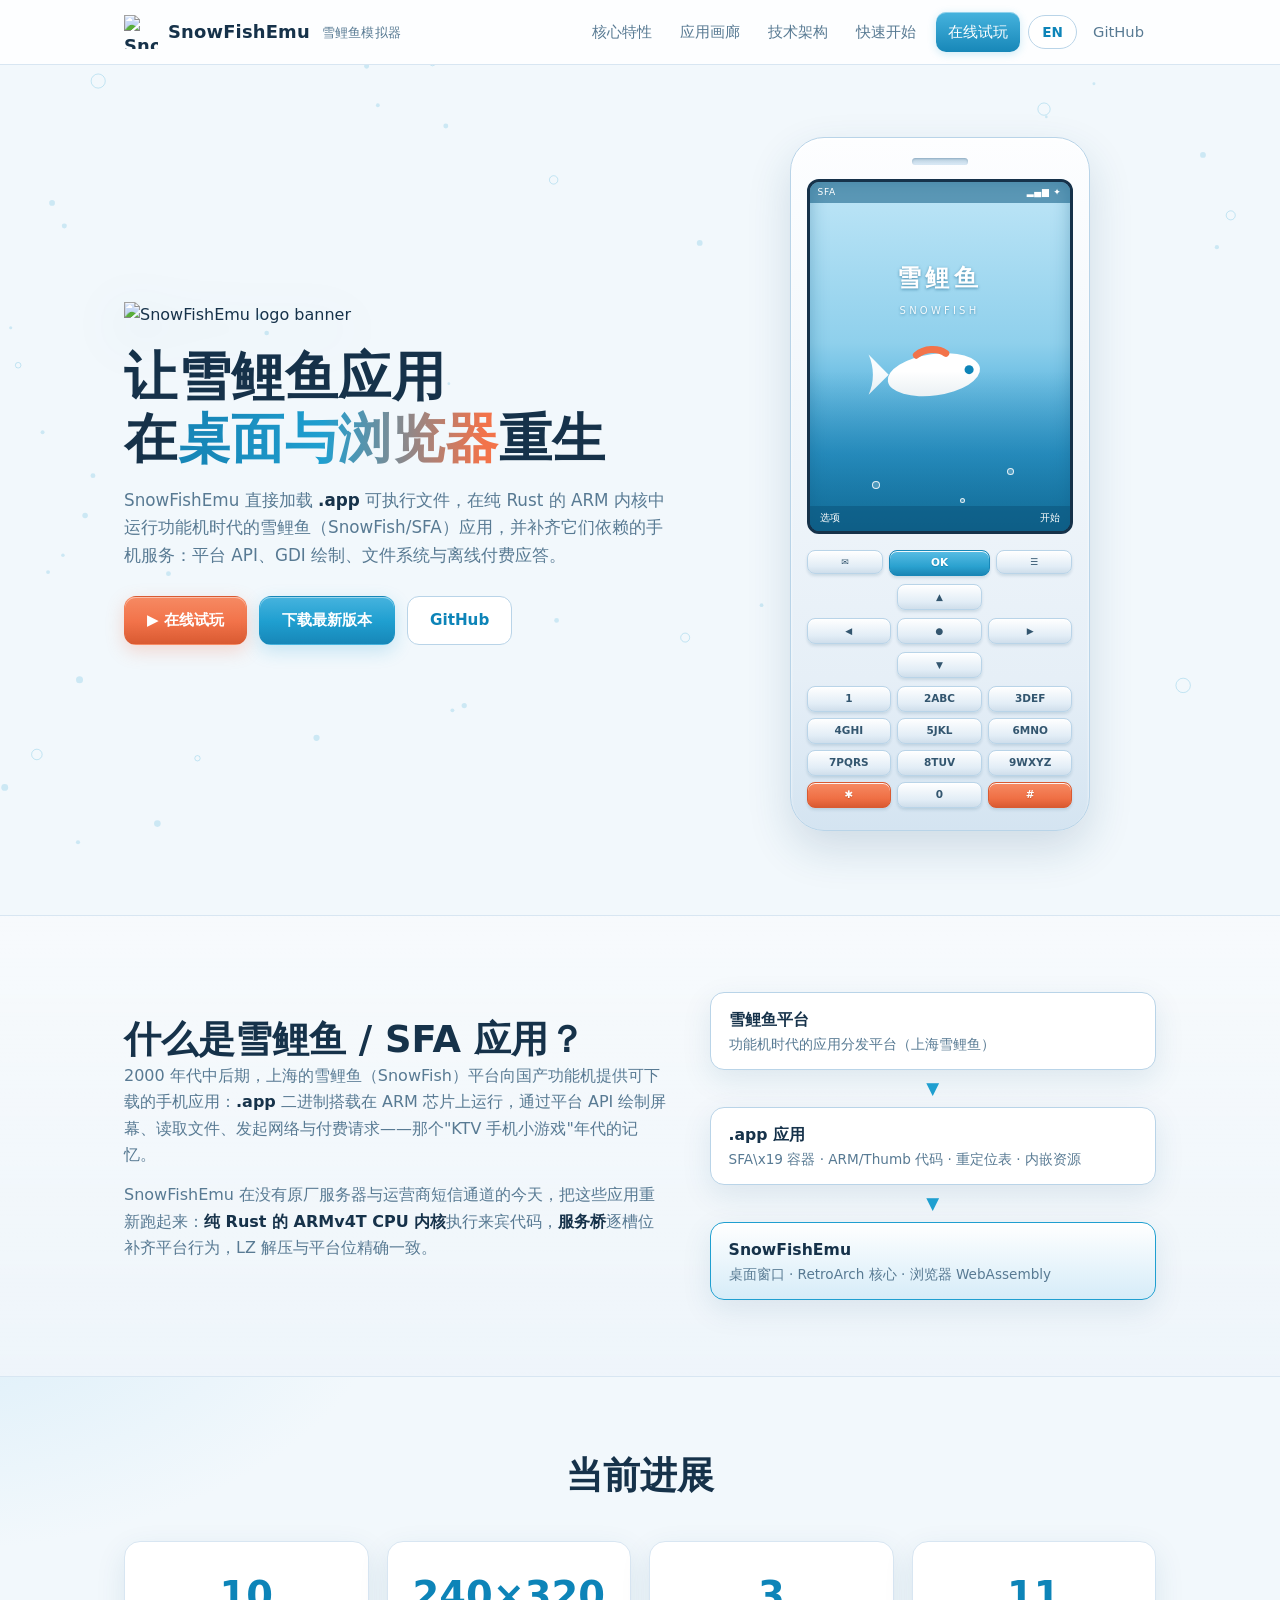
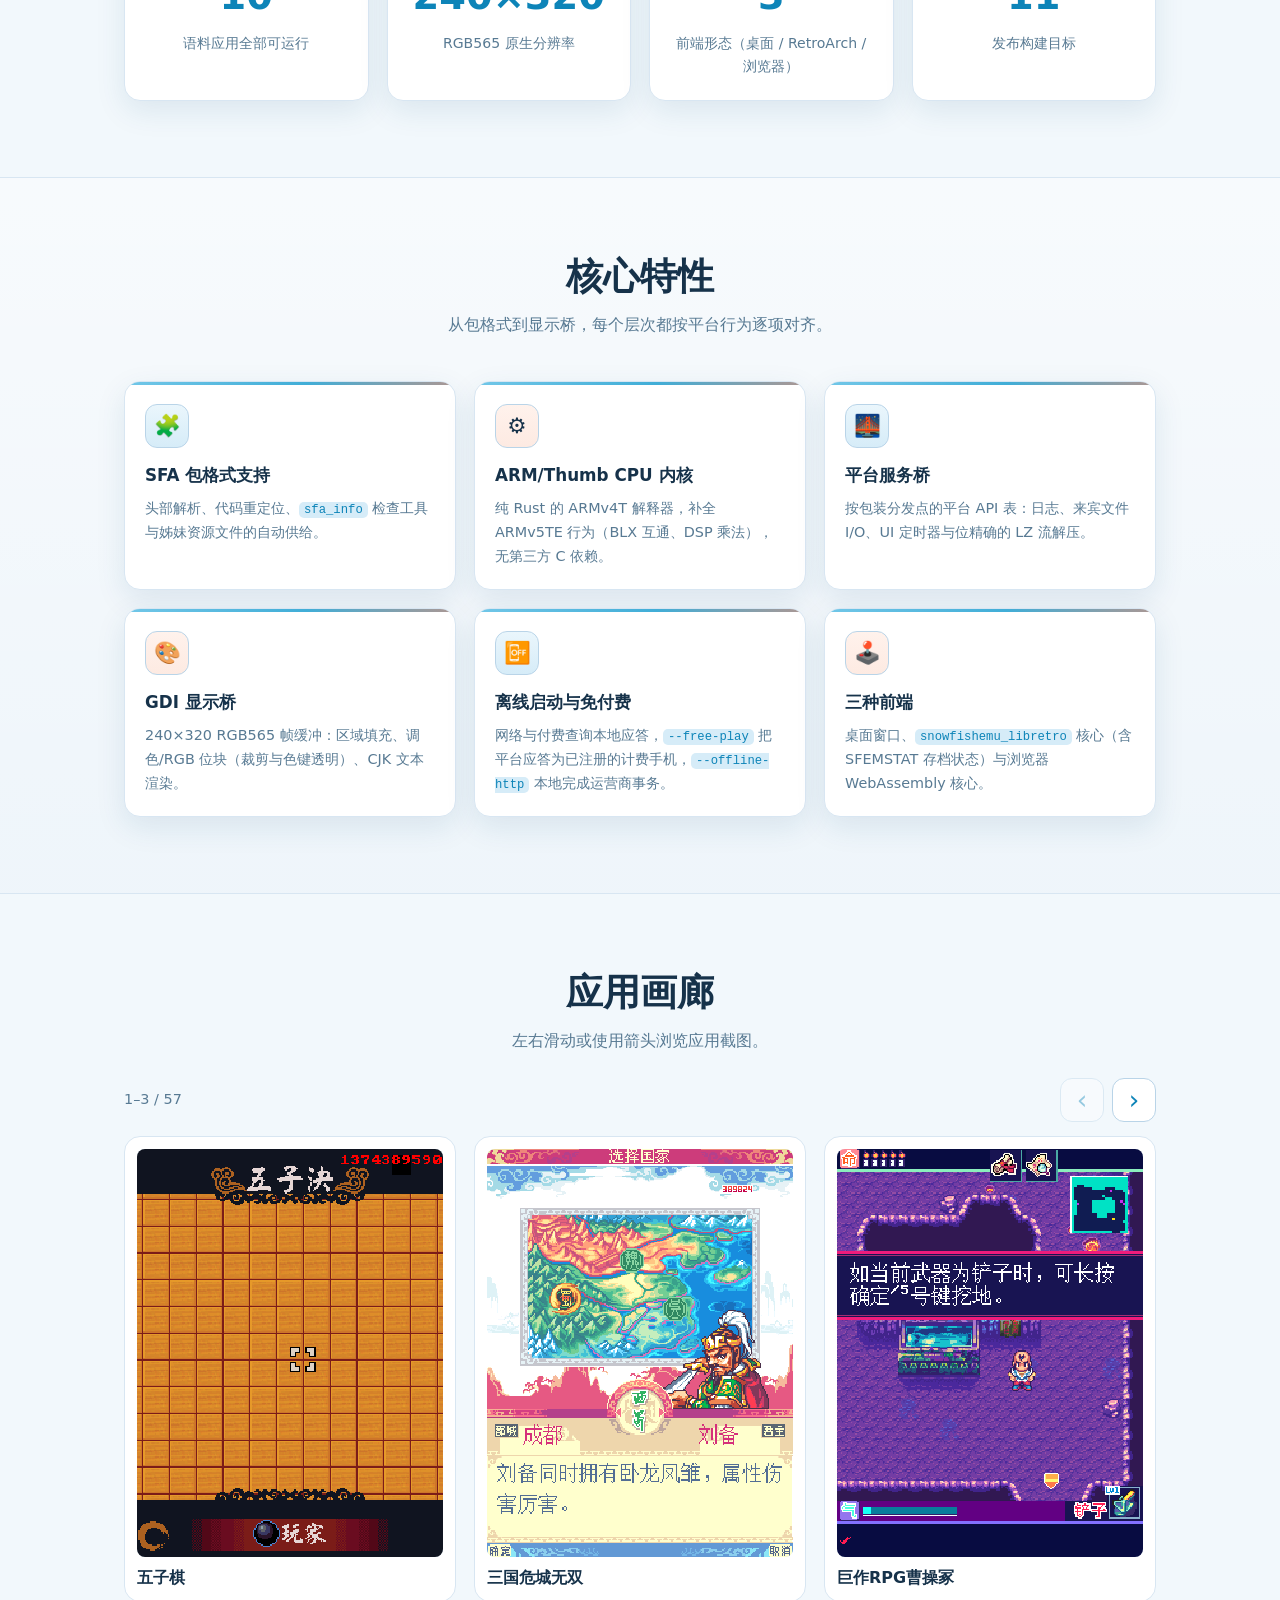
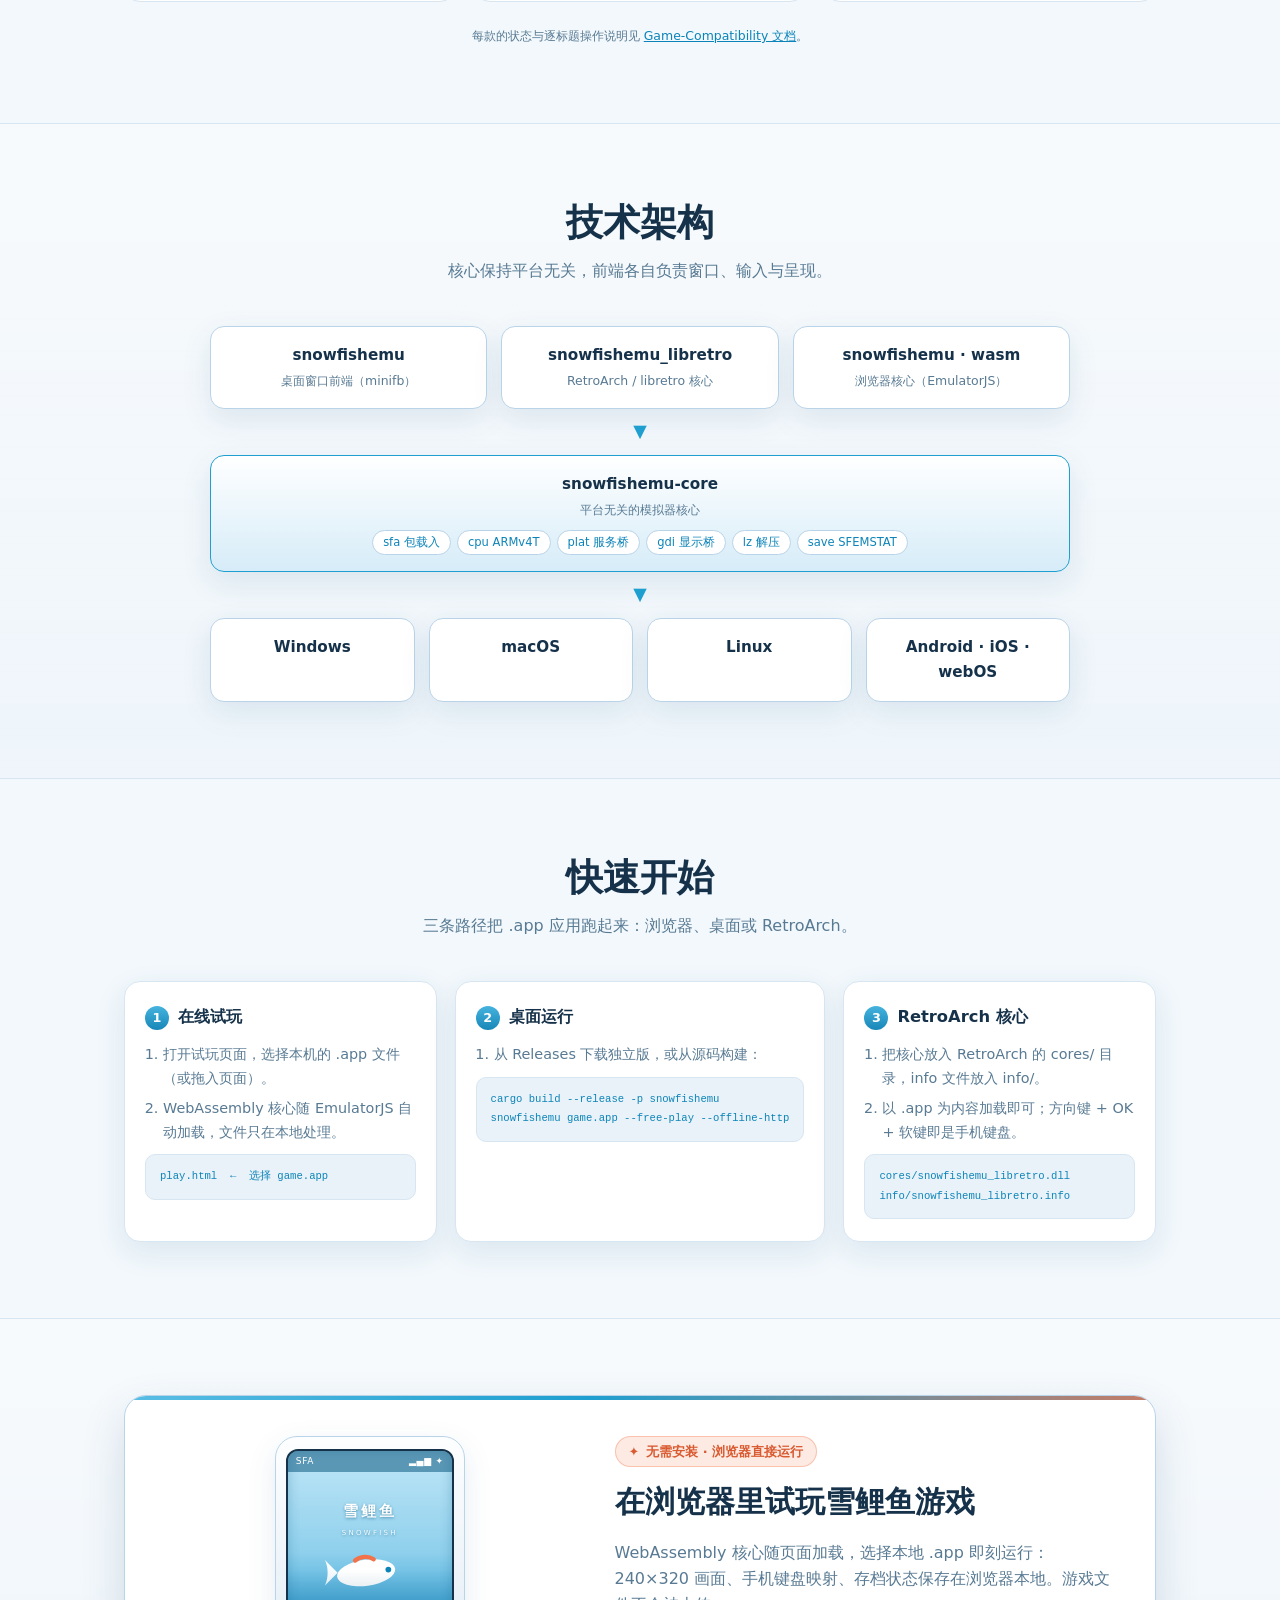
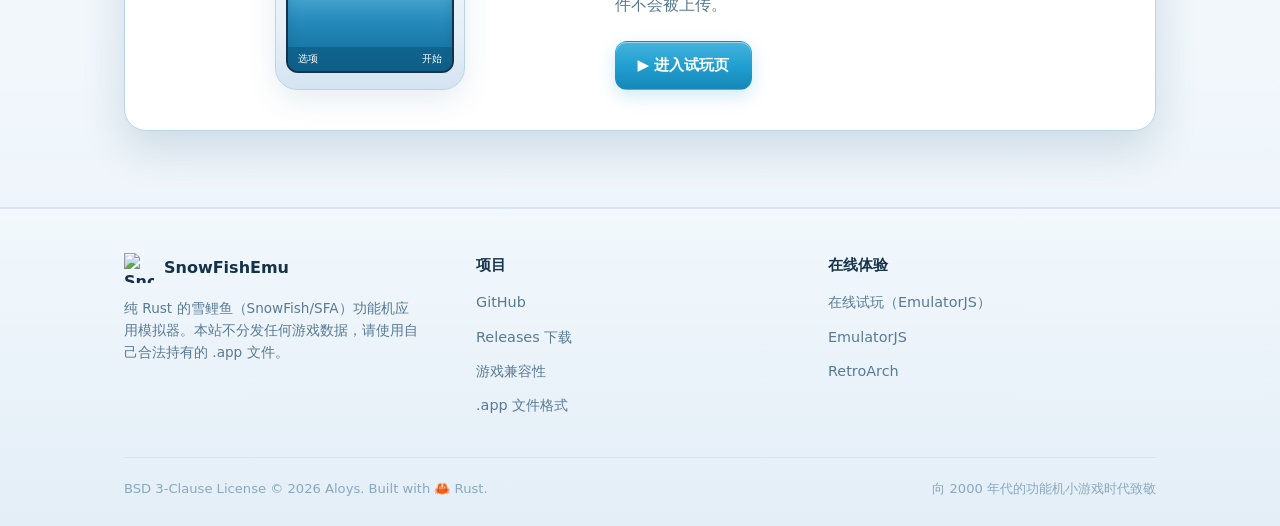
==== commit 2ae04914: "feat(site): make the full screenshot gallery browsable" ====
--- a/site/index.html
+++ b/site/index.html
@@ -206,11 +206,21 @@
 
   <section class="section" id="gallery">
     <div class="container">
-      <div class="section-head reveal">
-        <h2 class="section-title" data-i18n="gallery-title">应用画廊</h2>
-        <p class="section-desc" data-i18n="gallery-desc">本地验证语料中的全部十款应用。用自己持有的 .app 文件即可在线试玩。</p>
-      </div>
-      <div class="gallery-grid reveal" id="gallery-grid"></div>
+      <div class="section-head">
+        <h2 class="section-title" id="gallery-heading" data-i18n="gallery-title">应用画廊</h2>
+        <p class="section-desc" data-i18n="gallery-desc">左右滑动或使用箭头浏览应用截图。</p>
+      </div>
+      <div id="gallery-view" hidden>
+        <div class="gallery-toolbar">
+          <span class="gallery-count" id="gallery-count"></span>
+          <div class="gallery-buttons">
+            <button class="gallery-button" id="gallery-prev" type="button" aria-label="上一屏" aria-controls="gallery-track">‹</button>
+            <button class="gallery-button" id="gallery-next" type="button" aria-label="下一屏" aria-controls="gallery-track">›</button>
+          </div>
+        </div>
+        <div class="gallery-track" id="gallery-track" role="region" aria-labelledby="gallery-heading" tabindex="0"></div>
+      </div>
+      <p class="gallery-note" id="gallery-unavailable" data-i18n="gallery-unavailable" hidden>暂时无法加载截图，可在兼容性表中查看。</p>
       <p class="gallery-note"><span data-i18n="gallery-note">每款的状态与逐标题操作说明见</span> <a href="https://github.com/AloysHF/SnowFishEmu/blob/master/docs/Game-Compatibility.md" target="_blank" rel="noopener">Game-Compatibility 文档</a>。</p>
     </div>
   </section>
--- a/site/css/style.css
+++ b/site/css/style.css
@@ -488,74 +488,86 @@
 
 /* ---------------------------------------------------------- gallery */
 
-.gallery-grid {
-  display: grid;
-  grid-template-columns: repeat(5, 1fr);
-  gap: 18px;
-}
+#gallery .section-head { margin-bottom: 24px; }
+
+.gallery-toolbar {
+  display: flex;
+  align-items: center;
+  justify-content: space-between;
+  margin-bottom: 12px;
+}
+
+.gallery-count { color: var(--muted); font-size: 0.9rem; font-variant-numeric: tabular-nums; }
+.gallery-buttons { display: flex; gap: 8px; }
+
+.gallery-button {
+  width: 44px;
+  height: 44px;
+  border: 1px solid var(--panel-border-strong);
+  border-radius: 12px;
+  background: var(--panel);
+  color: var(--aqua-deep);
+  font: inherit;
+  font-size: 1.65rem;
+  line-height: 1;
+  cursor: pointer;
+}
+
+.gallery-button:enabled:hover { background: var(--aqua-soft); }
+.gallery-button:disabled { opacity: 0.4; cursor: default; }
+.gallery-button:focus-visible, .gallery-track:focus-visible {
+  outline: 2px solid var(--aqua-deep);
+  outline-offset: 3px;
+}
+
+.gallery-track {
+  --gallery-gap: 18px;
+  position: relative;
+  display: grid;
+  grid-auto-flow: column;
+  grid-auto-columns: calc((100% - 2 * var(--gallery-gap)) / 3);
+  gap: var(--gallery-gap);
+  overflow-x: auto;
+  padding-block: 2px 12px;
+  scroll-snap-type: x mandatory;
+  scrollbar-color: var(--panel-border-strong) transparent;
+  scrollbar-width: thin;
+}
+
 .gallery-card {
+  margin: 0;
+  min-width: 0;
+  padding: 12px;
   background: var(--panel);
   border: 1px solid var(--panel-border);
   border-radius: var(--radius);
-  padding: 12px 12px 14px;
-  box-shadow: var(--shadow-soft);
-  transition: transform 0.18s, box-shadow 0.18s;
-}
-.gallery-card:hover { transform: translateY(-3px); box-shadow: var(--shadow-lift); }
-
-.gallery-tile {
-  position: relative;
+  scroll-snap-align: start;
+}
+
+.gallery-shot {
+  display: block;
+  width: 100%;
+  height: auto;
   aspect-ratio: 3 / 4;
-  border-radius: 10px;
-  overflow: hidden;
-  border: 1px solid rgba(23, 76, 115, 0.18);
-  display: flex;
-  align-items: center;
-  justify-content: center;
-  margin-bottom: 10px;
-}
-.gallery-tile .monogram {
-  font-size: 2.5rem;
-  font-weight: 800;
-  color: rgba(255, 255, 255, 0.95);
-  text-shadow: 0 2px 6px rgba(23, 76, 115, 0.35);
-  letter-spacing: 0.05em;
-}
-.gallery-tile .tile-gloss {
-  position: absolute;
-  inset: 0;
-  background:
-    linear-gradient(180deg, rgba(255, 255, 255, 0.4) 0%, rgba(255, 255, 255, 0) 34%),
-    radial-gradient(120% 46% at 50% 112%, rgba(13, 90, 130, 0.4), transparent 70%);
-}
-.gallery-tile .tile-flake {
-  position: absolute;
-  color: rgba(255, 255, 255, 0.65);
-  font-size: 10px;
-}
-.gallery-tile .tile-flake.f1 { top: 8%; left: 12%; }
-.gallery-tile .tile-flake.f2 { top: 16%; right: 14%; font-size: 7px; }
-.gallery-tile .tile-flake.f3 { top: 6%; right: 34%; font-size: 8px; }
-
-.gallery-name { font-weight: 700; font-size: 0.92rem; margin-bottom: 6px; text-align: center; }
-.gallery-meta { display: flex; justify-content: center; }
-.status-chip {
-  display: inline-flex;
-  align-items: center;
-  gap: 5px;
-  font-size: 0.72rem;
-  font-weight: 600;
-  color: var(--jade);
-  background: var(--jade-soft);
-  border: 1px solid rgba(47, 164, 122, 0.35);
-  border-radius: 999px;
-  padding: 2px 10px;
-}
-.status-chip .chip-dot {
-  width: 6px;
-  height: 6px;
-  border-radius: 50%;
-  background: var(--jade);
+  object-fit: contain;
+  border-radius: 8px;
+  background: var(--aqua-soft);
+  image-rendering: pixelated;
+}
+
+.gallery-name {
+  margin-top: 10px;
+  font-weight: 700;
+  line-height: 1.4;
+  overflow-wrap: anywhere;
+}
+
+@media (max-width: 900px) {
+  .gallery-track { grid-auto-columns: calc((100% - var(--gallery-gap)) / 2); }
+}
+
+@media (max-width: 600px) {
+  .gallery-track { --gallery-gap: 12px; grid-auto-columns: 87%; }
 }
 
 .gallery-note { text-align: center; color: var(--muted); font-size: 0.78rem; margin: 12px 0 0; }
@@ -738,7 +750,6 @@
   .hero-copy { text-align: center; }
   .hero-copy .lead { margin-left: auto; margin-right: auto; }
   .features-grid, .qs-grid { grid-template-columns: repeat(2, 1fr); }
-  .gallery-grid { grid-template-columns: repeat(4, 1fr); }
   .stats-grid { grid-template-columns: repeat(2, 1fr); }
   .about-grid, .play-cta { grid-template-columns: 1fr; }
   .arch-row { grid-template-columns: repeat(2, 1fr); }
@@ -766,13 +777,11 @@
   .nav-links .lang-toggle { margin-left: 0; }
   .section { padding: 56px 0; }
   .features-grid, .qs-grid { grid-template-columns: 1fr; }
-  .gallery-grid { grid-template-columns: repeat(2, 1fr); }
   .stats-grid { grid-template-columns: repeat(2, 1fr); }
   .footer-grid { grid-template-columns: 1fr; }
   .play-cta { padding: 28px 22px; }
 }
 
 @media (max-width: 480px) {
-  .gallery-grid { grid-template-columns: 1fr 1fr; gap: 12px; }
   .phone-shell { width: 262px; }
 }
